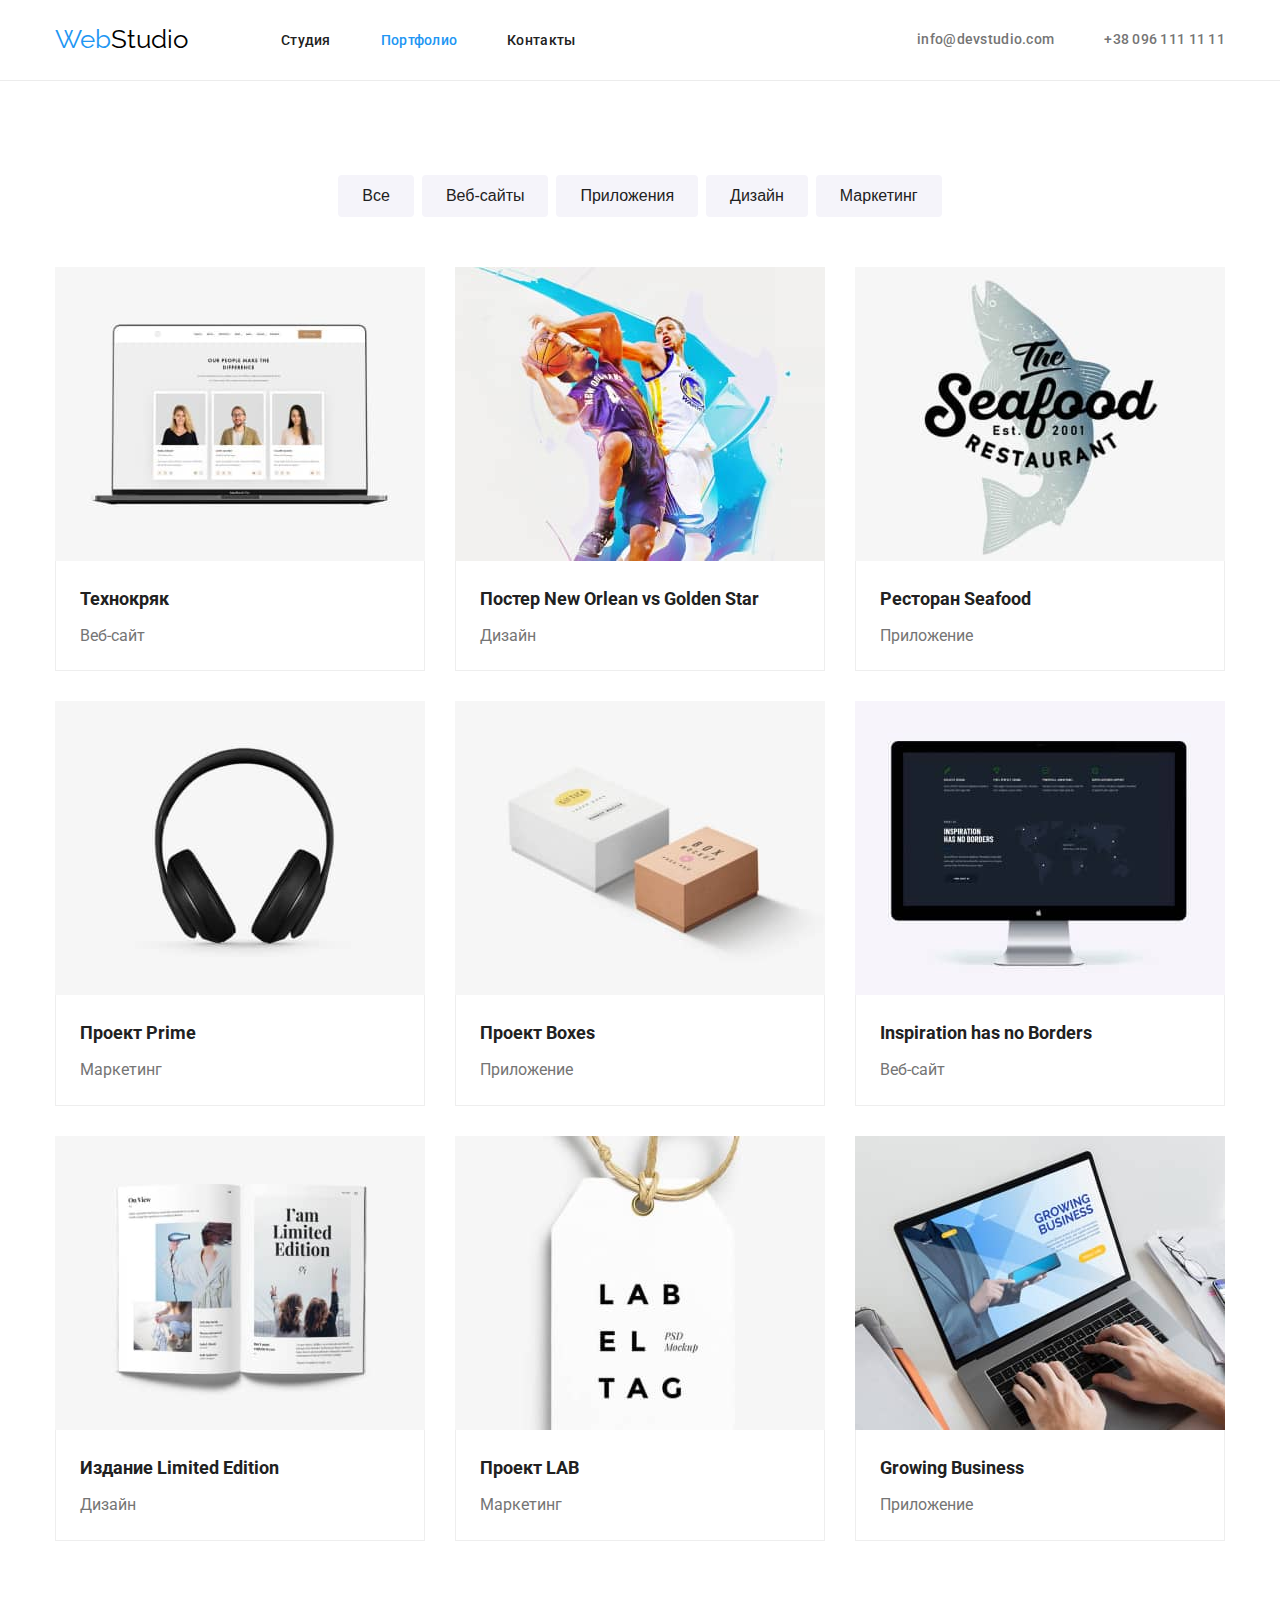
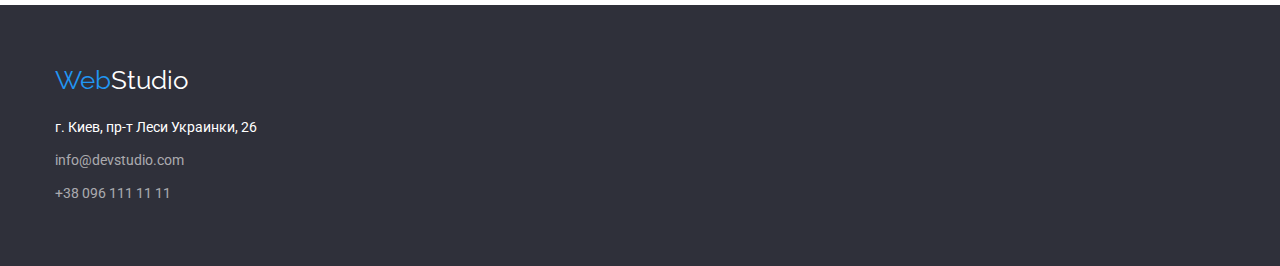
==== portfolio.html @ a0bef7d6 "Добавляет sprite" ====
<!DOCTYPE html>
<html lang="ru">
  <head>
    <meta charset="UTF-8" />
    <meta http-equiv="X-UA-Compatible" content="IE=edge" />
    <meta name="viewport" content="width=device-width, initial-scale=1.0" />
    <title>Document</title>
    <link rel="preconnect" href="https://fonts.gstatic.com" />
    <link
      href="https://fonts.googleapis.com/css2?family=Raleway:wght@700&family=Roboto:wght@400;500;700;900&display=swap"
      rel="stylesheet"
    />
    <link
      rel="stylesheet"
      href="https://cdnjs.cloudflare.com/ajax/libs/modern-normalize/1.0.0/modern-normalize.min.css"
      integrity="sha512-ISS7cAi1PEhQ8jnbJpJZMd29NlhNj4AWYyLOSp2CE/CsHxTCu+r+t0D2yoJudVrd0/8fTVPUVDzY5Tvli75u/g=="
      crossorigin="anonymous"
    />
    <link rel="stylesheet" href="./css/styles.css" />
  </head>
  <body>
    <header class="page-header">
      <div class="conteiner main-nav">
        <nav class="nav">
          <a href="./index.html" class="logo"><span class="accent">Web</span>Studio</a>
          <ul class="list site-nav">
            <li class="item"><a href="./index.html" class="link">Студия</a></li>
            <li class="item"><a href="./portfolio.html" class="link current">Портфолио</a></li>
            <li class="item"><a href="" class="link">Контакты</a></li>
          </ul>
        </nav>
        <ul class="list auth-nav">
          <li class="item"><a href="mailto:info@devstudio.com" class="link">info@devstudio.com</a></li>
          <li class="item"><a href="tel:+380961111111" class="link">+38 096 111 11 11</a></li>
        </ul>
      </div>
    </header>
    <main>
      <section class="section">
        <!-- <h1>Портфолио</h1> -->
        <div class="conteiner">
          <ul class="list filter-list">
            <li class="filter-item"><button type="button" class="button secondary">Все</button></li>
            <li class="filter-item"><button type="button" class="button secondary">Веб-сайты</button></li>
            <li class="filter-item"><button type="button" class="button secondary">Приложения</button></li>
            <li class="filter-item"><button type="button" class="button secondary">Дизайн</button></li>
            <li class="filter-item"><button type="button" class="button secondary">Маркетинг</button></li>
          </ul>
          <!-- <h2>Наши проекты</h2> -->
          <ul class="list project">
            <li class="project-item">
              <article class="project-card">
                <a href="" class="project-link">
                  <div class="card-image">
                    <img src="./images/portfolio/img1.jpg" alt="Открытый ноутбук" width="370" height="294" />
                  </div>
                  <div class="card-content">
                    <h3 class="project-subtitle">Технокряк</h3>
                    <p class="project-text">Веб-сайт</p>
                  </div>
                </a>
              </article>
            </li>
            <li class="project-item">
              <article class="project-card">
                <a href="" class="project-link">
                  <div class="card-image">
                    <img src="./images/portfolio/img2.jpg" alt="Постер НБА" width="370" height="294" />
                  </div>
                  <div class="card-content">
                    <h3 class="project-subtitle">Постер New Orlean vs Golden Star</h3>
                    <p class="project-text">Дизайн</p>
                  </div>
                </a>
              </article>
            </li>
            <li class="project-item">
              <article class="project-card">
                <a href="" class="project-link">
                  <div class="card-image">
                    <img src="./images/portfolio/img3.jpg" alt="Логотип ресторана" width="370" height="294" />
                  </div>
                  <div class="card-content">
                    <h3 class="project-subtitle">Ресторан Seafood</h3>
                    <p class="project-text">Приложение</p>
                  </div>
                </a>
              </article>
            </li>
            <li class="project-item">
              <article class="project-card">
                <a href="" class="project-link">
                  <div class="card-image">
                    <img src="./images/portfolio/img4.jpg" alt="Наушники" width="370" height="294" />
                  </div>
                  <div class="card-content">
                    <h3 class="project-subtitle">Проект Prime</h3>
                    <p class="project-text">Маркетинг</p>
                  </div>
                </a>
              </article>
            </li>
            <li class="project-item">
              <article class="project-card">
                <a href="" class="project-link">
                  <div class="card-image">
                    <img src="./images/portfolio/img5.jpg" alt="Две коробки" width="370" height="294" />
                  </div>
                  <div class="card-content">
                    <h3 class="project-subtitle">Проект Boxes</h3>
                    <p class="project-text">Приложение</p>
                  </div>
                </a>
              </article>
            </li>
            <li class="project-item">
              <article class="project-card">
                <a href="" class="project-link"
                  ><div class="card-image">
                    <img src="./images/portfolio/img6.jpg" alt="Монитор" width="370" height="294" />
                  </div>
                  <div class="card-content">
                    <h3 class="project-subtitle">Inspiration has no Borders</h3>
                    <p class="project-text">Веб-сайт</p>
                  </div>
                </a>
              </article>
            </li>
            <li class="project-item">
              <article class="project-card">
                <a href="" class="project-link"
                  ><div class="card-image">
                    <img src="./images/portfolio/img7.jpg" alt="Открытая книга" width="370" height="294" />
                  </div>
                  <div class="card-content">
                    <h3 class="project-subtitle">Издание Limited Edition</h3>
                    <p class="project-text">Дизайн</p>
                  </div>
                </a>
              </article>
            </li>
            <li class="project-item">
              <article class="project-card">
                <a href="" class="project-link"
                  ><div class="card-image">
                    <img src="./images/portfolio/img8.jpg" alt="Лейба с надписью" width="370" height="294" />
                  </div>
                  <div class="card-content">
                    <h3 class="project-subtitle">Проект LAB</h3>
                    <p class="project-text">Маркетинг</p>
                  </div>
                </a>
              </article>
            </li>
            <li class="project-item">
              <article class="project-card">
                <a href="" class="project-link">
                  <div class="card-image">
                    <img src="./images/portfolio/img9.jpg" alt="Работа за ноутбуком" width="370" height="294" />
                  </div>
                  <div class="card-content">
                    <h3 class="project-subtitle">Growing Business</h3>
                    <p class="project-text">Приложение</p>
                  </div>
                </a>
              </article>
            </li>
          </ul>
        </div>
      </section>
    </main>
    <footer class="footer">
      <div class="conteiner">
        <a href="./index.html" class="logo"
          ><span class="accent">Web</span><span class="accent-secondary">Studio</span></a
        >
        <address class="address">
          <p class="footer-text">г. Киев, пр-т Леси Украинки, 26</p>
          <a href="mailto:info@devstudio.com" class="footer-link">info@devstudio.com</a>
          <a href="tel:+380961111111" class="footer-link">+38 096 111 11 11</a>
        </address>
      </div>
    </footer>
  </body>
</html>
---- css/styles.css ----
:root {
  --primari-text-color: #757575;
  --secondary-text-color: rgba(255, 255, 255, 0.6);
  --title-text-color: #000000;
  --subtitle-text-color: #212121;
  --accent-color: #2196f3;
  --premari-white-color: #ffffff;
  --secondary-bg-color: #f5f4fa;
  --dark-bg-color: #2f303a;
  --project-indent: 30px;
  --main-font: 'Roboto', sans-serif;
  --logo-font: 'Raleway', sans-serif;
  --border-color: #ececec;
  --border-card-content: #eeeeee;
}
html {
  box-sizing: border-box;
}

*,
*::before,
*::after {
  box-sizing: inherit;
}

h1,
h2,
h3,
h4,
h5,
h6,
p {
  margin-top: 0;
}

body {
  margin: 0;
  background-color: var(--premari-white-color);
  color: var(--primari-text-color);
  font-family: var(--main-font);
  letter-spacing: 0, 03em;
}

.logo,
.link,
.footer-text,
.footer-link,
.project-link {
  text-decoration: none;
}

.list {
  padding-left: 0;
  margin: 0;
  list-style: none;
}

img {
  display: block;
  max-width: 100%;
  height: auto;
}

.site-nav .link:hover,
.site-nav .link:focus,
.auth-nav .link:hover,
.auth-nav .link:focus,
.footer-link:hover,
.footer-link:focus {
  color: var(--accent-color);
}

.conteiner {
  width: 1200px;
  margin: 0 auto;
  padding: 0 15px;
}

.page-header {
  border-bottom: 1px solid #ececec;
  padding-top: 24px;
  padding-bottom: 25px;
}

/* logo */
.logo {
  color: var(--title-text-color);
  font-family: var(--logo-font);
  font-size: 26px;
  line-height: 1.19;
}

.accent {
  color: var(--accent-color);
}

.main-nav {
  display: flex;
  align-items: center;
}
.nav {
  display: flex;
  align-items: center;
}

.site-nav {
  display: flex;
  margin-left: 93px;
}

.site-nav > .item:not(:last-child) {
  margin-right: 50px;
}

.site-nav .link {
  color: var(--subtitle-text-color);
  font-weight: 500;
  font-size: 14px;
  line-height: 1.14;
  letter-spacing: 0.02em;
}
.site-nav .link.current {
  color: var(--accent-color);
}

.auth-nav {
  display: flex;
  margin-left: auto;
}

.auth-nav .item + .item {
  margin-left: 50px;
}

.auth-nav .link {
  color: var(--primari-text-color);
  font-weight: 500;
  font-size: 14px;
  line-height: 1.4;
  letter-spacing: 0.02em;
}

/* .contacts-link {
  display: flex;
  align-items: center;
}

.contacts-icon {
  width: 16px;
  height: 12px;
} */

/* hero */
.hero,
.footer {
  background-color: var(--dark-bg-color);
}

.hero {
  padding-top: 200px;
  padding-bottom: 200px;
  max-width: 1600px;
  min-height: 600px;
  margin-right: auto;
  margin-left: auto;
  text-align: center;
  background-color: #c4c4c4;
  background-image: url('../images/img-hero.jpg');
  background-repeat: no-repeat;
  background-position: center;
  background-size: cover;
}

.hero-title {
  margin-bottom: 30px;
  color: var(--premari-white-color);
  font-weight: 900;
  font-size: 44px;
  line-height: 1.36;
  letter-spacing: 0.06em;
  text-transform: uppercase;
}

/* button */
.button {
  border-radius: 4px;
  padding: 10px 32px;
  min-width: 200px;
  color: var(--premari-white-color);
  color: var(--premari-white-color);
  background-color: var(--accent-color);
  font-weight: 700;
  font-size: 16px;
  line-height: 1.88;
  cursor: pointer;
}

.section {
  padding-top: 94px;
  padding-bottom: 94px;
}

/* features */

.feature-list {
  display: flex;
}

.feature-list .item {
  width: 270px;
}

.feature-list > .item:not(:last-child) {
  margin-right: 30px;
}

.features-title {
  margin-bottom: 10px;
  color: var(--subtitle-text-color);
  font-size: 14px;
  line-height: 1.14;
  text-transform: uppercase;
}

.features-text {
  margin-bottom: 0;
  font-size: 14px;
  line-height: 1.7;
}

/* work */

.work.section {
  padding-top: 0;
}

.work-title,
.team-title {
  color: var(--subtitle-text-color);
  font-size: 36px;
  line-height: 1.17;
  text-align: center;
}

.work {
  display: flex;
}

.work-title {
  margin-bottom: 50px;
}
.work > .item:not(:last-child) {
  margin-right: 30px;
}

/* team */
.team {
  background-color: var(--secondary-bg-color);
}

.team-title {
  margin-bottom: 50px;
}

.team-list {
  display: flex;
  flex-wrap: wrap;
  margin-right: -30px;
}

.team-item {
  flex-basis: calc((100% - 120) / 4);

  background: var(--premari-white-color);
  box-shadow: 0px 1px 3px rgba(0, 0, 0, 0.12), 0px 1px 1px rgba(0, 0, 0, 0.14), 0px 2px 1px rgba(0, 0, 0, 0.2);
  border-radius: 0px 0px 4px 4px;
}

.team-item:not(:last-child) {
  margin-right: 30px;
}

.team-content {
  padding-top: 30px;
  padding-bottom: 30px;
}

.team-list .team-subtitle {
  margin-bottom: 10px;
  color: var(--subtitle-text-color);
  font-weight: 500;
  font-size: 16px;
  line-height: 1.2;
  text-align: center;
}

.team-text {
  margin-bottom: 0;
  font-size: 16px;
  line-height: 1.19;
  text-align: center;
}

.socials-list {
  display: flex;
}

/* footer */

.footer {
  padding-top: 60px;
  padding-bottom: 60px;
}

.address {
  font-style: inherit;
}

.accent-secondary {
  color: var(--premari-white-color);
}

.footer-text {
  margin-top: 20px;
  margin-bottom: 9px;
  color: var(--premari-white-color);
  font-size: 14px;
  line-height: 1.7;
}

.footer-link {
  display: block;
  color: var(--secondary-text-color);
  font-size: 14px;
  line-height: 1.7;
}

.footer-link:not(:last-child) {
  margin-bottom: 9px;
}

/* portfolio */

/*filter-buttom*/

/* .filter-buttom-list {
  display: flex;
  justify-content: center;
} */

.filter-list {
  margin-bottom: 50px;
  display: flex;
  justify-content: center;
}

.filter-item:not(:last-child) {
  margin-right: 8px;
}

.button.secondary {
  padding: 6px 22px;
  min-width: 73px;
  border-radius: 4px;
  color: var(--subtitle-text-color);
  background-color: var(--secondary-bg-color);
  border-color: transparent;
  font-weight: 500;
  font-size: 16px;
  line-height: 1.6;
}

.button.secondary:hover,
.button.secondary:focus {
  color: var(--premari-white-color);
  background-color: var(--accent-color);
}

/* project */

.project {
  display: flex;
  flex-wrap: wrap;
  margin-right: calc(-1 * var(--project-indent));
  margin-bottom: calc(-1 * var(--project-indent));
}

.project-item {
  flex-basis: calc(100% / 3 -30px);
  margin-right: var(--project-indent);
  margin-bottom: var(--project-indent);
}
.project-item:nth-child(3n) {
  margin-right: 0;
}

.project-item:nth-last-child(-n + 3) {
  margin-bottom: 0;
}

.project-subtitle {
  margin-bottom: 4px;
  color: var(--subtitle-text-color);
  font-size: 18px;
  line-height: 2;
  letter-spacing: 0, 06em;
}

.card-content {
  padding: 20px 24px;
  border-right: 1px solid var(--border-card-content);
  border-bottom: 1px solid var(--border-card-content);
  border-left: 1px solid var(--border-card-content);
}

.project-text {
  margin-bottom: 0;
  color: var(--primari-text-color);
  font-size: 16px;
  line-height: 1.87;
}

.project-item * {
  /* outline: 1px solid tomato; */
}
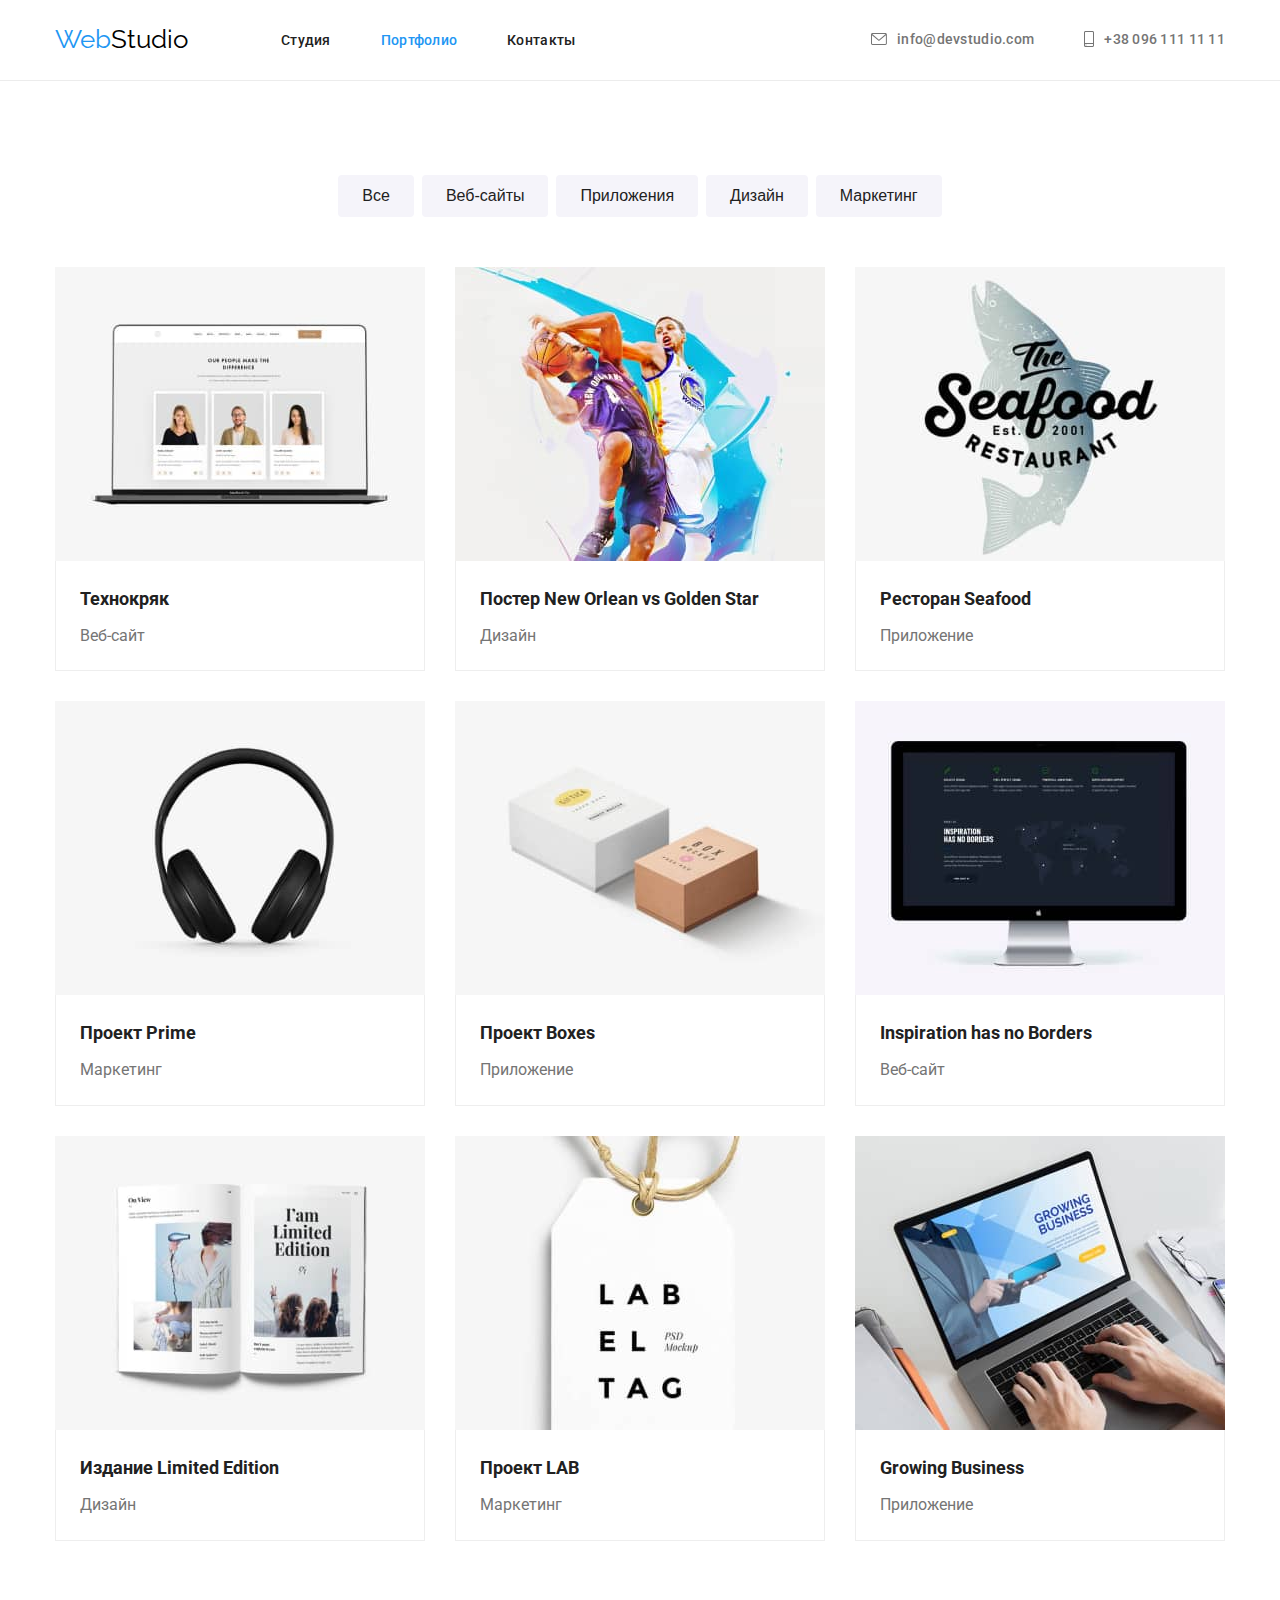
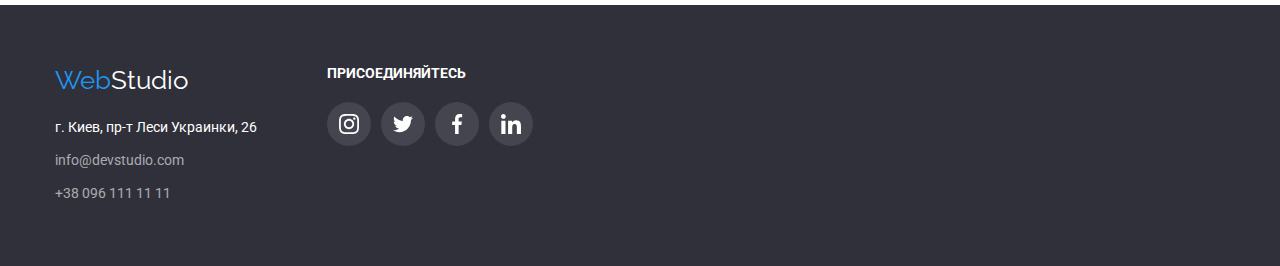
==== commit a51e3278: "Изменяет в Портфолио шапку и подвал" ====
--- a/portfolio.html
+++ b/portfolio.html
@@ -29,9 +29,23 @@
             <li class="item"><a href="" class="link">Контакты</a></li>
           </ul>
         </nav>
-        <ul class="list auth-nav">
-          <li class="item"><a href="mailto:info@devstudio.com" class="link">info@devstudio.com</a></li>
-          <li class="item"><a href="tel:+380961111111" class="link">+38 096 111 11 11</a></li>
+        <ul class="list auth-nav contacts-list">
+          <li class="item contacts-item">
+            <a href="mailto:info@devstudio.com" class="link contacts-link">
+              <svg class="contacts-icon" width="16" height="12">
+                <use href="./images/icons.svg#icon-envelope"></use>
+              </svg>
+              info@devstudio.com
+            </a>
+          </li>
+          <li class="item contacts-item">
+            <a href="tel:+380961111111" class="link contacts-link">
+              <svg class="contacts-icon" width="10" height="16">
+                <use href="./images/icons.svg#icon-phone"></use>
+              </svg>
+              +38 096 111 11 11
+            </a>
+          </li>
         </ul>
       </div>
     </header>
@@ -170,15 +184,50 @@
       </section>
     </main>
     <footer class="footer">
-      <div class="conteiner">
-        <a href="./index.html" class="logo"
-          ><span class="accent">Web</span><span class="accent-secondary">Studio</span></a
-        >
-        <address class="address">
-          <p class="footer-text">г. Киев, пр-т Леси Украинки, 26</p>
-          <a href="mailto:info@devstudio.com" class="footer-link">info@devstudio.com</a>
-          <a href="tel:+380961111111" class="footer-link">+38 096 111 11 11</a>
-        </address>
+      <div class="conteiner flexbox">
+        <div class="footer-contacts">
+          <a href="./index.html" class="logo"
+            ><span class="accent">Web</span><span class="accent-secondary">Studio</span></a
+          >
+          <address class="address">
+            <p class="footer-text">г. Киев, пр-т Леси Украинки, 26</p>
+            <a href="mailto:info@devstudio.com" class="footer-link">info@devstudio.com</a>
+            <a href="tel:+380961111111" class="footer-link">+38 096 111 11 11</a>
+          </address>
+        </div>
+        <div class="footer-social-icons">
+          <h2 class="footer-social-title">присоединяйтесь</h2>
+          <ul class="footer-social-icons-list">
+            <li class="list footer-social-icons-item">
+              <a href="" class="footer-social-icons-link" target="_blank" rel="noopener noreferrer">
+                <svg class="footer-social-icons-svg">
+                  <use href="./images/icons.svg#icon-instagram"></use>
+                </svg>
+              </a>
+            </li>
+            <li class="list footer-social-icons-item">
+              <a href="" class="footer-social-icons-link" target="_blank" rel="noopener noreferrer">
+                <svg class="footer-social-icons-svg">
+                  <use href="./images/icons.svg#icon-twitter"></use>
+                </svg>
+              </a>
+            </li>
+            <li class="list footer-social-icons-item">
+              <a href="" class="footer-social-icons-link" target="_blank" rel="noopener noreferrer">
+                <svg class="footer-social-icons-svg">
+                  <use href="./images/icons.svg#icon-facebook"></use>
+                </svg>
+              </a>
+            </li>
+            <li class="list footer-social-icons-item">
+              <a href="" class="footer-social-icons-link" target="_blank" rel="noopener noreferrer">
+                <svg class="footer-social-icons-svg">
+                  <use href="./images/icons.svg#icon-linkedin"></use>
+                </svg>
+              </a>
+            </li>
+          </ul>
+        </div>
       </div>
     </footer>
   </body>
--- a/css/styles.css
+++ b/css/styles.css
@@ -12,6 +12,8 @@
   --logo-font: 'Raleway', sans-serif;
   --border-color: #ececec;
   --border-card-content: #eeeeee;
+  --color-icons: #afb1b8;
+  --footer-social-icons-bg-color: rgba(255, 255, 255, 0.1);
 }
 html {
   box-sizing: border-box;
@@ -76,6 +78,11 @@
   padding: 0 15px;
 }
 
+.section {
+  padding-top: 94px;
+  padding-bottom: 94px;
+}
+
 .page-header {
   border-bottom: 1px solid #ececec;
   padding-top: 24px;
@@ -140,15 +147,15 @@
   letter-spacing: 0.02em;
 }
 
-/* .contacts-link {
-  display: flex;
-  align-items: center;
-}
-
 .contacts-icon {
-  width: 16px;
-  height: 12px;
-} */
+  margin-right: 10px;
+  fill: currentColor;
+}
+
+.contacts-link {
+  display: flex;
+  align-items: center;
+}
 
 /* hero */
 .hero,
@@ -164,8 +171,7 @@
   margin-right: auto;
   margin-left: auto;
   text-align: center;
-  background-color: #c4c4c4;
-  background-image: url('../images/img-hero.jpg');
+  background-image: linear-gradient(rgba(47, 48, 58, 0.4), rgba(47, 48, 58, 0.4)), url('../images/bg-hero.jpg');
   background-repeat: no-repeat;
   background-position: center;
   background-size: cover;
@@ -195,12 +201,24 @@
   cursor: pointer;
 }
 
-.section {
-  padding-top: 94px;
-  padding-bottom: 94px;
-}
-
 /* features */
+
+.thumb {
+  display: flex;
+  align-items: center;
+  justify-content: center;
+  margin-bottom: 30px;
+  height: 120px;
+  background-color: var(--secondary-bg-color);
+}
+
+.feature-icons-svg {
+  display: flex;
+  margin-left: auto;
+  margin-right: auto;
+  width: 70px;
+  height: 70px;
+}
 
 .feature-list {
   display: flex;
@@ -235,7 +253,8 @@
 }
 
 .work-title,
-.team-title {
+.team-title,
+.clients-title {
   color: var(--subtitle-text-color);
   font-size: 36px;
   line-height: 1.17;
@@ -301,11 +320,103 @@
   text-align: center;
 }
 
-.socials-list {
-  display: flex;
+/* social-icons */
+
+.social-icons {
+  display: inline-flex;
+}
+
+.social-icons-item {
+  padding-bottom: 30px;
+}
+
+.social-icons-item:not(:last-child) {
+  margin-right: 10px;
+}
+
+.social-icons-link {
+  display: flex;
+  align-items: center;
+  justify-content: center;
+  width: 44px;
+  height: 44px;
+  border-radius: 50%;
+  background-color: var(--premari-white-color);
+}
+
+.social-icons-svg {
+  display: flex;
+  width: 20px;
+  height: 20px;
+  fill: var(--color-icons);
+}
+
+.social-icons-link:hover,
+.social-icons-link:focus {
+  background-color: var(--accent-color);
+}
+
+.social-icons-link:hover .social-icons-svg,
+.social-icons-link:focus .social-icons-svg {
+  fill: var(--premari-white-color);
+}
+
+/* clients */
+
+.clients-title {
+  margin-bottom: 50px;
+}
+
+.clients-list {
+  display: flex;
+}
+
+.clients-item:not(:last-child) {
+  margin-right: 30px;
+}
+
+/* .client-card {
+  display: flex;
+  align-items: center;
+  justify-content: center;
+  width: 170px;
+  height: 90px;
+  border: 1px solid var(--color-icons);
+  border-radius: 4px;
+} */
+
+.clients-link-svg {
+  display: flex;
+  align-items: center;
+  justify-content: center;
+  width: 170px;
+  height: 90px;
+  border: 1px solid var(--color-icons);
+  border-radius: 4px;
+}
+
+.clients-icon-svg {
+  display: inline-flex;
+  width: 106px;
+  height: 60px;
+  fill: var(--color-icons);
+}
+
+.clients-link-svg:hover .clients-icon-svg,
+.clients-link-svg:focus .clients-icon-svg {
+  fill: var(--accent-color);
+}
+
+.clients-link-svg:hover,
+.client-link-svg:focus {
+  border-color: var(--accent-color);
 }
 
 /* footer */
+
+.flexbox {
+  display: flex;
+}
 
 .footer {
   padding-top: 60px;
@@ -339,19 +450,64 @@
   margin-bottom: 9px;
 }
 
+/* footer-social-icons */
+/* 
+.footer-social-icons {
+  display: flex;
+} */
+
+.footer-social-icons {
+  margin-left: 70px;
+}
+
+.footer-social-title {
+  text-transform: uppercase;
+  font-weight: 700;
+  font-size: 14px;
+  line-height: 1.17;
+  margin-bottom: 20px;
+  color: var(--premari-white-color);
+}
+
+.footer-social-icons-list {
+  display: flex;
+  justify-content: center;
+  margin-top: 0;
+  margin-bottom: 0;
+  padding-left: 0;
+}
+
+.footer-social-icons-item:not(:last-child) {
+  margin-right: 10px;
+}
+
+.footer-social-icons-svg {
+  width: 20px;
+  height: 20px;
+  fill: var(--premari-white-color);
+}
+
+.footer-social-icons-link {
+  display: flex;
+  align-items: center;
+  justify-content: center;
+  width: 44px;
+  height: 44px;
+  border-radius: 50%;
+  background-color: var(--footer-social-icons-bg-color);
+}
+
+.footer-social-icons-link:hover,
+.footer-social-icons-link:focus {
+  background-color: var(--accent-color);
+}
+
 /* portfolio */
 
-/*filter-buttom*/
-
-/* .filter-buttom-list {
-  display: flex;
-  justify-content: center;
-} */
-
 .filter-list {
+  display: flex;
+  justify-content: center;
   margin-bottom: 50px;
-  display: flex;
-  justify-content: center;
 }
 
 .filter-item:not(:last-child) {
@@ -374,6 +530,7 @@
 .button.secondary:focus {
   color: var(--premari-white-color);
   background-color: var(--accent-color);
+  box-shadow: 0px 3px 1px rgba(0, 0, 0, 0.1), 0px 1px 2px rgba(0, 0, 0, 0.08), 0px 2px 2px rgba(0, 0, 0, 0.12);
 }
 
 /* project */
@@ -396,6 +553,16 @@
 
 .project-item:nth-last-child(-n + 3) {
   margin-bottom: 0;
+}
+
+.project-link {
+  display: block;
+}
+
+.project-link:hover,
+.project-link:focus {
+  border: 1px solid var(--primary-white-color);
+  box-shadow: 0px 1px 1px rgba(0, 0, 0, 0.12), 0px 4px 4px rgba(0, 0, 0, 0.06), 1px 4px 6px rgba(0, 0, 0, 0.16);
 }
 
 .project-subtitle {
@@ -419,7 +586,3 @@
   font-size: 16px;
   line-height: 1.87;
 }
-
-.project-item * {
-  /* outline: 1px solid tomato; */
-}
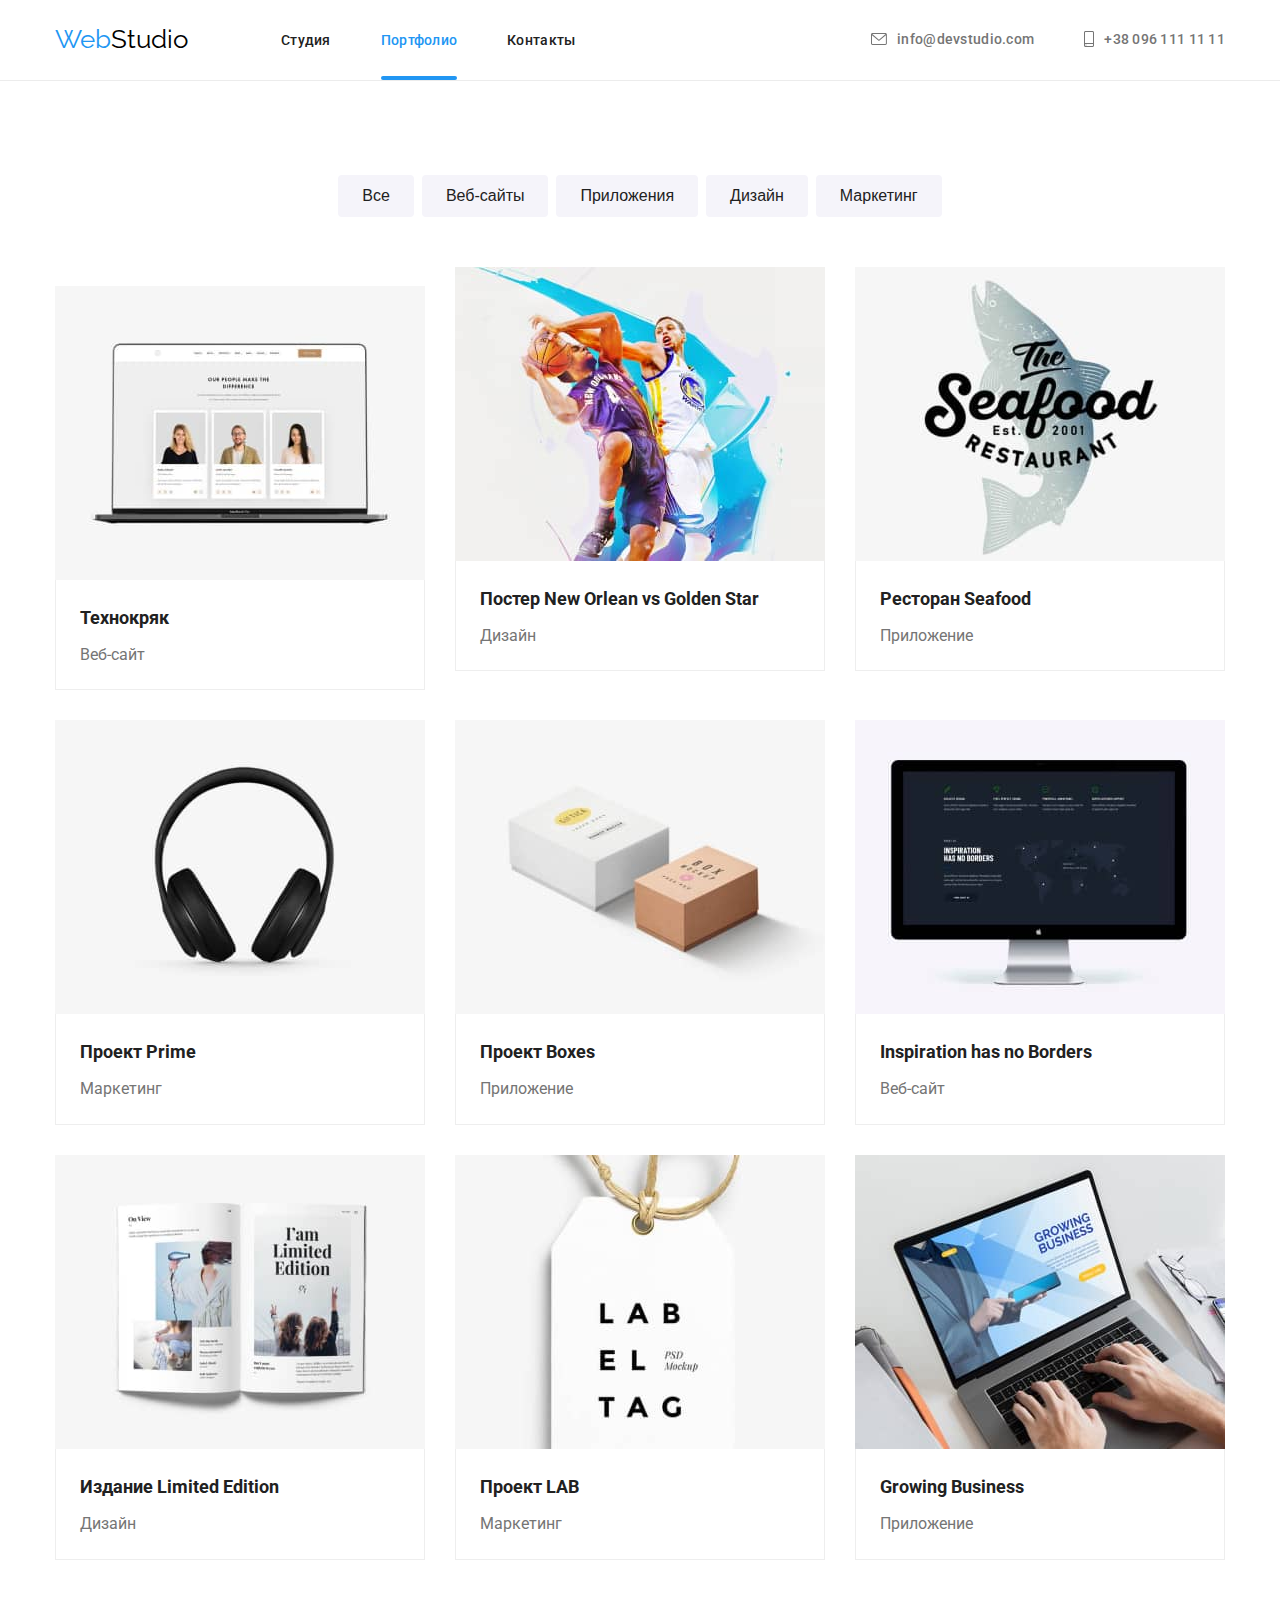
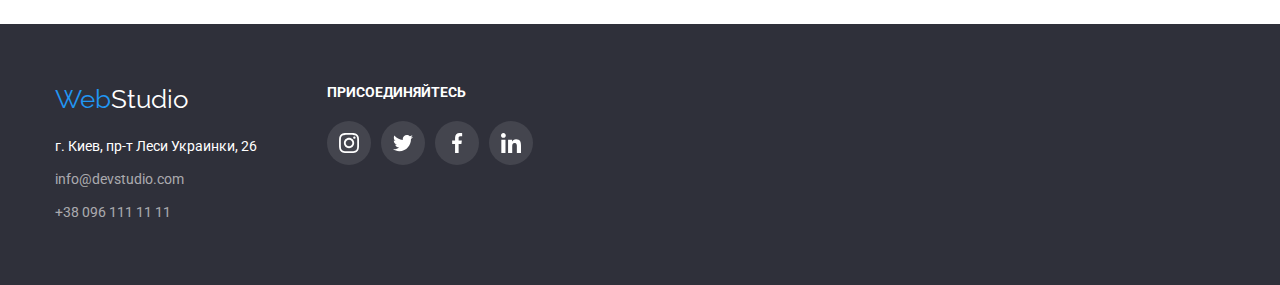
==== commit 70018c39: "Добавляет модальное окно, папку js" ====
--- a/portfolio.html
+++ b/portfolio.html
@@ -24,9 +24,9 @@
         <nav class="nav">
           <a href="./index.html" class="logo"><span class="accent">Web</span>Studio</a>
           <ul class="list site-nav">
-            <li class="item"><a href="./index.html" class="link">Студия</a></li>
-            <li class="item"><a href="./portfolio.html" class="link current">Портфолио</a></li>
-            <li class="item"><a href="" class="link">Контакты</a></li>
+            <li class="item"><a href="./index.html" class="link site-nav-link">Студия</a></li>
+            <li class="item"><a href="./portfolio.html" class="link site-nav-link current">Портфолио</a></li>
+            <li class="item"><a href="" class="link site-nav-link">Контакты</a></li>
           </ul>
         </nav>
         <ul class="list auth-nav contacts-list">
@@ -65,8 +65,16 @@
             <li class="project-item">
               <article class="project-card">
                 <a href="" class="project-link">
-                  <div class="card-image">
-                    <img src="./images/portfolio/img1.jpg" alt="Открытый ноутбук" width="370" height="294" />
+                  <div class="project-thumb">
+                    <div class="card-image">
+                      <img src="./images/portfolio/img1.jpg" alt="Открытый ноутбук" width="370" height="294" />
+                    </div>
+                    <div class="card-action">
+                      <p class="card-action-text">
+                        Технокряк это современная площадка распространения коронавируса. Компании используют эту
+                        платформу для цифрового шпионажа и атак на защищённые сервера конкурентов.
+                      </p>
+                    </div>
                   </div>
                   <div class="card-content">
                     <h3 class="project-subtitle">Технокряк</h3>
--- a/css/styles.css
+++ b/css/styles.css
@@ -14,6 +14,8 @@
   --border-card-content: #eeeeee;
   --color-icons: #afb1b8;
   --footer-social-icons-bg-color: rgba(255, 255, 255, 0.1);
+  --backdrop-bg: rgba(0, 0, 0, 0.2);
+  --actions-bg: rgba(33, 150, 243, 0.9);
 }
 html {
   box-sizing: border-box;
@@ -120,14 +122,42 @@
 }
 
 .site-nav .link {
+  /* padding-top: 32px;
+  padding-bottom: 32px; */
   color: var(--subtitle-text-color);
   font-weight: 500;
   font-size: 14px;
   line-height: 1.14;
   letter-spacing: 0.02em;
 }
+
 .site-nav .link.current {
   color: var(--accent-color);
+}
+
+.site-nav-link {
+  position: relative;
+}
+
+.site-nav-link::after {
+  content: '';
+  display: block;
+  position: absolute;
+  bottom: -32px;
+  width: 100%;
+  height: 4px;
+  border-radius: 2px;
+  background-color: var(--accent-color);
+  opacity: 0;
+}
+
+.current::after {
+  opacity: 1;
+}
+
+.site-nav-link:hover::after,
+.site-nav-link:focus::after {
+  opacity: 1;
 }
 
 .auth-nav {
@@ -272,6 +302,37 @@
   margin-right: 30px;
 }
 
+.work-item {
+  position: relative;
+}
+
+.work-thumb {
+  display: flex;
+  justify-content: center;
+  align-items: center;
+  position: absolute;
+  bottom: 0;
+  width: 100%;
+  height: 70px;
+  background-color: rgba(47, 48, 58, 0.8);
+  opacity: 0;
+}
+.work-subtitle {
+  margin-bottom: 0;
+  display: flex;
+  position: absolute;
+  color: var(--premari-white-color);
+  font-weight: 700;
+  font-size: 14px;
+  line-height: 1.15;
+  letter-spacing: 0.03em;
+  text-transform: uppercase;
+}
+
+.work-item:hover .work-thumb {
+  opacity: 1;
+}
+
 /* team */
 .team {
   background-color: var(--secondary-bg-color);
@@ -375,7 +436,7 @@
   margin-right: 30px;
 }
 
-/* .client-card {
+.clients-link-svg {
   display: flex;
   align-items: center;
   justify-content: center;
@@ -383,16 +444,6 @@
   height: 90px;
   border: 1px solid var(--color-icons);
   border-radius: 4px;
-} */
-
-.clients-link-svg {
-  display: flex;
-  align-items: center;
-  justify-content: center;
-  width: 170px;
-  height: 90px;
-  border: 1px solid var(--color-icons);
-  border-radius: 4px;
 }
 
 .clients-icon-svg {
@@ -449,12 +500,6 @@
 .footer-link:not(:last-child) {
   margin-bottom: 9px;
 }
-
-/* footer-social-icons */
-/* 
-.footer-social-icons {
-  display: flex;
-} */
 
 .footer-social-icons {
   margin-left: 70px;
@@ -573,6 +618,44 @@
   letter-spacing: 0, 06em;
 }
 
+.project-thumb {
+  position: relative;
+}
+
+.project-thumb::before {
+  display: inline-block;
+  content: '';
+  width: 100%;
+  height: 100%;
+  background-color: var(--actions-bg);
+  opacity: 0;
+}
+
+.project-thumb:hover::before,
+.project-thumb:focus::before {
+  opacity: 1;
+}
+
+.card-action {
+  position: absolute;
+  bottom: 0;
+  padding: 63px 24px;
+  opacity: 0;
+  background-color: var(--actions-bg);
+}
+
+.project-card:hover .card-action,
+.project-card:focus .card-action {
+  opacity: 1;
+}
+
+.card-action-text {
+  margin-bottom: 0;
+  font-size: 18px;
+  line-height: 1.56;
+  color: var(--premari-white-color);
+}
+
 .card-content {
   padding: 20px 24px;
   border-right: 1px solid var(--border-card-content);
@@ -586,3 +669,46 @@
   font-size: 16px;
   line-height: 1.87;
 }
+
+/* backdrop */
+
+.backdrop {
+  position: fixed;
+  top: 0;
+  left: 0;
+  width: 100%;
+  height: 100%;
+  background-color: var(--backdrop-bg);
+}
+
+.backdrop.is-hidden {
+  opacity: 0;
+  visibility: hidden;
+  pointer-events: none;
+}
+
+.modal {
+  position: absolute;
+  min-width: 528px;
+  min-height: 500px;
+  background-color: var(--premari-white-color);
+  top: 50%;
+  left: 50%;
+  transform: translate(-50%, -50%);
+}
+
+.modal-button-close {
+  position: absolute;
+  top: 8px;
+  right: 8px;
+  width: 30px;
+  height: 30px;
+  border-radius: 50%;
+  border: 1px solid rgba(0, 0, 0, 0.1);
+  background-color: var(--premari-white-color);
+}
+
+.modal-icon-svg {
+  width: 11px;
+  height: 11px;
+}
